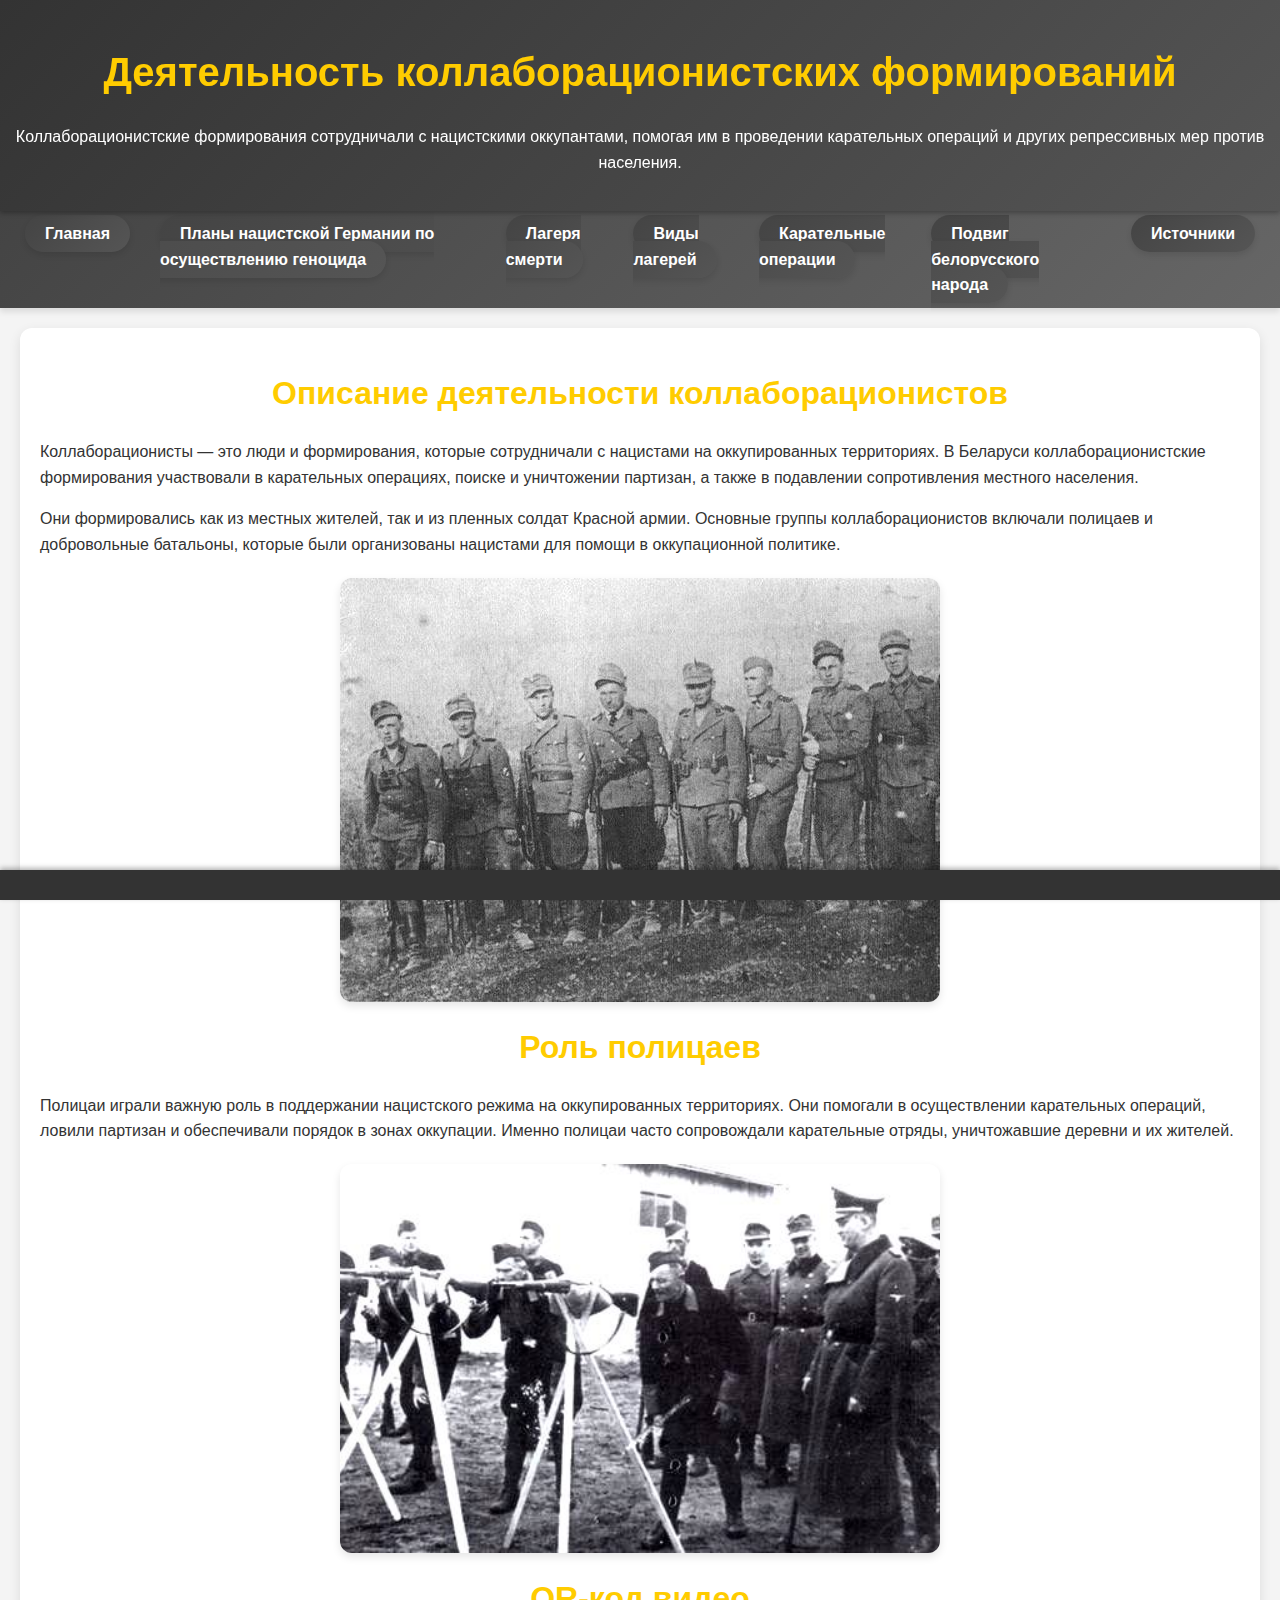
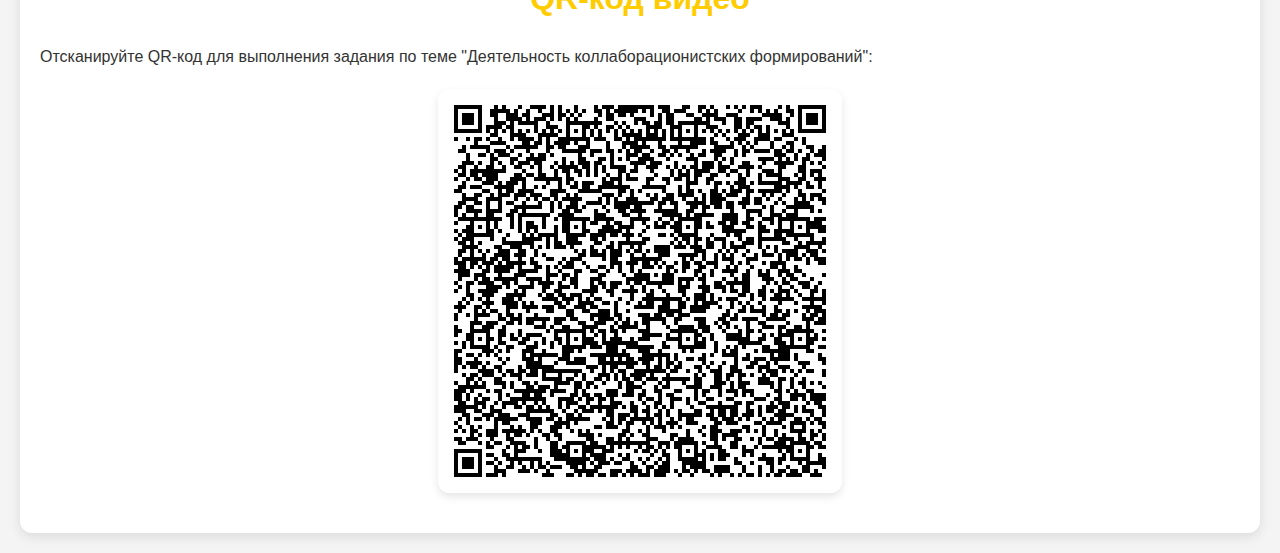
==== collaboration.html @ e2c4ace9 "Add files via upload" ====
<!DOCTYPE html>
<html lang="ru">
<head>
    <meta charset="UTF-8">
    <meta name="viewport" content="width=device-width, initial-scale=1.0">
    <title>Деятельность коллаборационистских формирований</title>
    <link rel="stylesheet" href="styles.css">
</head>
<body>
    <header>
        <h1>Деятельность коллаборационистских формирований</h1>
        <p>Коллаборационистские формирования сотрудничали с нацистскими оккупантами, помогая им в проведении карательных операций и других репрессивных мер против населения.</p>
    </header>

    <nav>
        <ul>
            <li><a href="index.html">Главная</a></li>
            <li><a href="plans.html">Планы нацистской Германии по осуществлению геноцида</a></li>
            <li><a href="death_camps.html">Лагеря смерти</a></li>
            <li><a href="types_of_camps.html">Виды лагерей</a></li>
            <li><a href="punitive_operations.html">Карательные операции</a></li>
            <li><a href="heroism.html">Подвиг белорусского народа</a></li>
            <li><a href="sources.html">Источники</a></li>
        </ul>
    </nav>

    <section>
        <h2>Описание деятельности коллаборационистов</h2>
        <p>Коллаборационисты — это люди и формирования, которые сотрудничали с нацистами на оккупированных территориях. В Беларуси коллаборационистские формирования участвовали в карательных операциях, поиске и уничтожении партизан, а также в подавлении сопротивления местного населения.</p>
        <p>Они формировались как из местных жителей, так и из пленных солдат Красной армии. Основные группы коллаборационистов включали полицаев и добровольные батальоны, которые были организованы нацистами для помощи в оккупационной политике.</p>

        <!-- Место для фото коллаборационистских формирований -->
        <img src="img/коллаб.jpg" alt="Коллаборационистские формирования" width="600">

        <h2>Роль полицаев</h2>
        <p>Полицаи играли важную роль в поддержании нацистского режима на оккупированных территориях. Они помогали в осуществлении карательных операций, ловили партизан и обеспечивали порядок в зонах оккупации. Именно полицаи часто сопровождали карательные отряды, уничтожавшие деревни и их жителей.</p>

        <!-- Место для фото полицаев -->
        <img src="img/полиц.jpg" alt="Полицаи" width="600">

        
        <h2>QR-код видео</h2>
        <div>
            <p>Отсканируйте QR-код для выполнения задания по теме "Деятельность коллаборационистских формирований":</p>
            <img src="img/лекцр.gif" alt="QR код задания">
        </div>
    </section>

    <footer>
        
    </footer>
    <script>
        // Получаем кнопку переключения темы
        const themeToggleBtn = document.getElementById('themeToggleBtn');
    
        // Проверка сохраненной темы в localStorage
        if (localStorage.getItem('theme') === 'dark') {
            document.body.classList.add('dark-theme');
            themeToggleBtn.textContent = 'Светлая тема';
        } else {
            themeToggleBtn.textContent = 'Темная тема';
        }
    
        // Обработчик нажатия на кнопку
        themeToggleBtn.addEventListener('click', function() {
            document.body.classList.toggle('dark-theme');
    
            // Смена текста на кнопке
            if (document.body.classList.contains('dark-theme')) {
                themeToggleBtn.textContent = 'Светлая тема';
                localStorage.setItem('theme', 'dark'); // Сохраняем тему
            } else {
                themeToggleBtn.textContent = 'Темная тема';
                localStorage.setItem('theme', 'light'); // Сохраняем тему
            }
        });
    </script>
    
</body>
</html>
---- styles.css ----
/* Основные стили */
body {
    font-family: 'Roboto', sans-serif;
    margin: 0;
    padding: 0;
    background-color: #f4f4f4;
    color: #333;
    line-height: 1.6;
    transition: all 0.3s ease;
}

/* Стили для заголовков */
h1, h2 {
    text-align: center;
    margin: 20px 0;
    color: #ffcc00;
    transition: color 0.3s ease;
}

h1 {
    font-size: 2.5em;
    font-weight: bold;
}

h2 {
    font-size: 2em;
    font-weight: bold;
}

h1:hover, h2:hover {
    color: #ff9900;
}

/* Стили для header */
header {
    background: linear-gradient(135deg, #333, #555);
    color: #fff;
    text-align: center;
    padding: 20px 0;
    box-shadow: 0 2px 5px rgba(0, 0, 0, 0.3);
    position: sticky;
    top: 0;
    z-index: 1000;
}

/* Навигация */
nav {
    background: linear-gradient(135deg, #444, #666);
    padding: 10px;
    box-shadow: 0 4px 6px rgba(0, 0, 0, 0.1);
}

nav ul {
    list-style: none;
    padding: 0;
    display: flex;
    justify-content: center;
    margin: 0;
}

nav ul li {
    margin: 0 15px;
}

nav ul li a {
    color: #fff;
    text-decoration: none;
    font-weight: bold;
    padding: 10px 20px;
    border-radius: 30px;
    background: linear-gradient(135deg, #444, #555);
    box-shadow: 0 3px 6px rgba(0, 0, 0, 0.1);
    transition: all 0.3s ease;
}

nav ul li a:hover {
    color: #ffcc00;
    background-color: #555;
    text-decoration: none;
    transform: translateY(-5px);
    box-shadow: 0 8px 16px rgba(0, 0, 0, 0.2);
}

/* Основное содержимое */
section {
    padding: 20px;
    margin: 20px;
    background-color: #fff;
    box-shadow: 0 4px 12px rgba(0, 0, 0, 0.1);
    border-radius: 12px;
    transition: all 0.3s ease;
}

section:hover {
    transform: scale(1.02);
}

/* Изображения */
img {
    display: block;
    margin: 20px auto;
    max-width: 100%;
    height: auto;
    border-radius: 12px;
    box-shadow: 0 4px 8px rgba(0, 0, 0, 0.1);
    transition: transform 0.3s ease;
}

img:hover {
    transform: scale(1.05);
}

/* Кнопки (если есть на странице) */
button {
    display: inline-block;
    padding: 10px 20px;
    font-size: 16px;
    font-weight: bold;
    color: #fff;
    background: linear-gradient(135deg, #ffcc00, #ff9900);
    border: none;
    border-radius: 25px;
    box-shadow: 0 4px 8px rgba(0, 0, 0, 0.2);
    cursor: pointer;
    transition: all 0.3s ease;
}

button:hover {
    background: linear-gradient(135deg, #ff9900, #ff7700);
    transform: translateY(-5px);
    box-shadow: 0 8px 16px rgba(0, 0, 0, 0.3);
}

/* Стили для footer */
footer {
    background-color: #333;
    color: #fff;
    text-align: center;
    padding: 15px 0;
    position: fixed;
    width: 100%;
    bottom: 0;
    box-shadow: 0 -2px 5px rgba(0, 0, 0, 0.3);
    font-size: 0.9em;
}

footer a {
    color: #ffcc00;
    text-decoration: none;
}

footer a:hover {
    color: #ff9900;
    text-decoration: underline;
}

/* Темная тема */
body.dark-theme {
    background-color: #222;
    color: #ddd;
}

body.dark-theme header {
    background: linear-gradient(135deg, #111, #222);
}

body.dark-theme nav {
    background: linear-gradient(135deg, #333, #444);
}

body.dark-theme footer {
    background-color: #111;
    color: #ddd;
}

body.dark-theme h1, body.dark-theme h2 {
    color: #ffcc00;
}

/* Кнопка для прокрутки вверх */
#scrollTopBtn {
    position: fixed;
    bottom: 20px;
    right: 20px;
    display: none;
    background-color: #ffcc00;
    color: #333;
    border: none;
    border-radius: 50px;
    padding: 15px;
    cursor: pointer;
    box-shadow: 0 4px 8px rgba(0, 0, 0, 0.2);
    transition: all 0.3s ease;
}

#scrollTopBtn:hover {
    background-color: #ff9900;
    transform: translateY(-5px);
    box-shadow: 0 8px 16px rgba(0, 0, 0, 0.3);
}

/* Плавная смена стилей для блоков */
#extra-info {
    display: none;
    transition: all 0.3s ease;
}

body.dark-theme #extra-info {
    background-color: #333;
    color: #ddd;
}

/* Мобильные стили */
@media (max-width: 768px) {
    nav ul {
        flex-direction: column;
    }

    nav ul li {
        margin: 10px 0;
    }

    section {
        margin: 10px;
        padding: 15px;
    }

    button {
        width: 100%;
        padding: 12px;
    }
}
/* Темная тема */
.dark-theme {
    background-color: #333;
    color: #fff;
}

.dark-theme nav {
    background: linear-gradient(135deg, #222, #444);
}

.dark-theme header {
    background: linear-gradient(135deg, #222, #444);
}

.dark-theme footer {
    background-color: #222;
}

.dark-theme section {
    background-color: #444;
    color: #fff;
}

.dark-theme img {
    box-shadow: 0 4px 8px rgba(255, 255, 255, 0.1); /* Белая тень */
}

.dark-theme nav ul li a {
    background: linear-gradient(135deg, #333, #444);
    color: #ffcc00;
}

.dark-theme nav ul li a:hover {
    background-color: #555;
    color: #ffcc00;
}

#themeToggleBtn {
    position: fixed;    /* Фиксированное позиционирование */
    top: 20px;          /* Отступ от верхнего края */
    left: 20px;         /* Отступ от левого края */
    padding: 10px 20px; /* Размер кнопки */
    font-size: 16px;
    font-weight: bold;
    color: #fff;
    background: linear-gradient(135deg, #ffcc00, #ff9900);
    border: none;
    border-radius: 25px;
    box-shadow: 0 4px 8px rgba(0, 0, 0, 0.2);
    cursor: pointer;
    z-index: 1000;      /* Устанавливаем z-index, чтобы кнопка была выше других элементов */
    transition: all 0.3s ease;
}

#themeToggleBtn:hover {
    background: linear-gradient(135deg, #ff9900, #ff7700);
    transform: translateY(-5px); /* Плавное поднимание кнопки */
    box-shadow: 0 8px 16px rgba(0, 0, 0, 0.3);
}
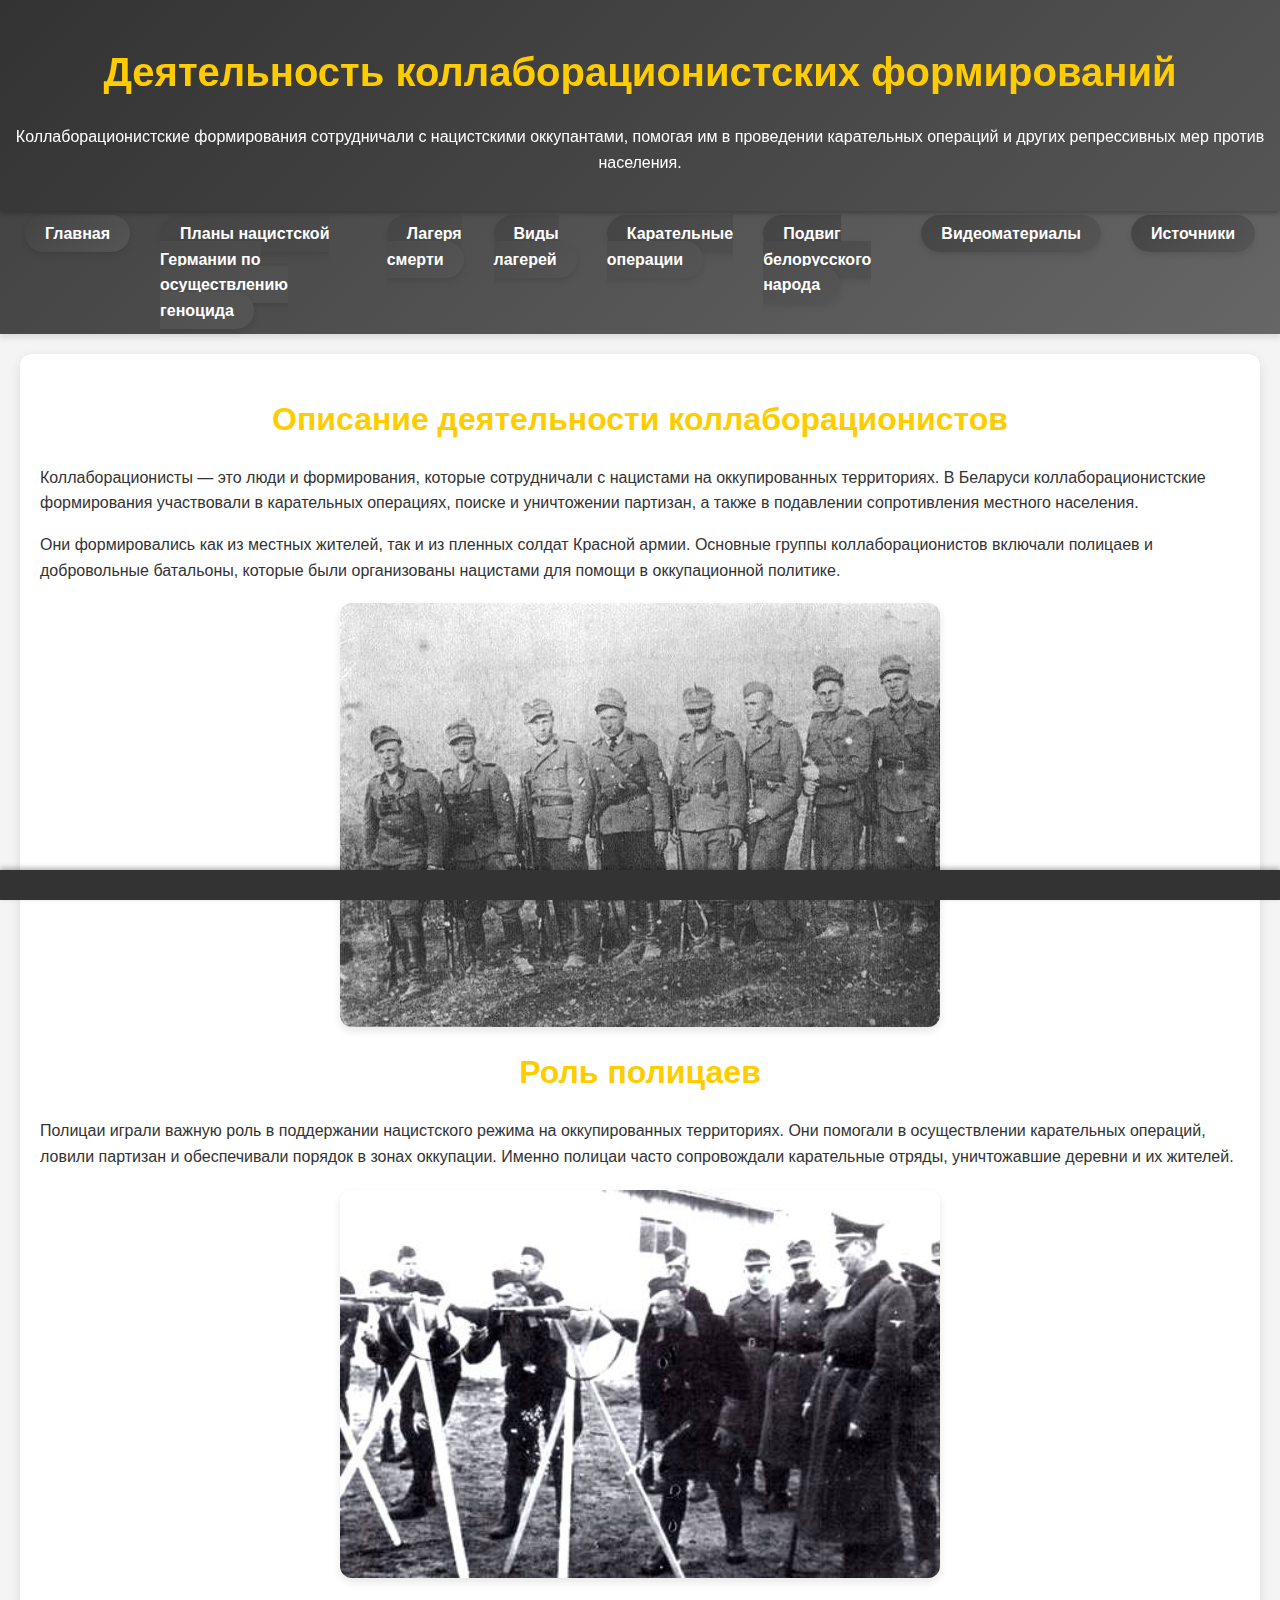
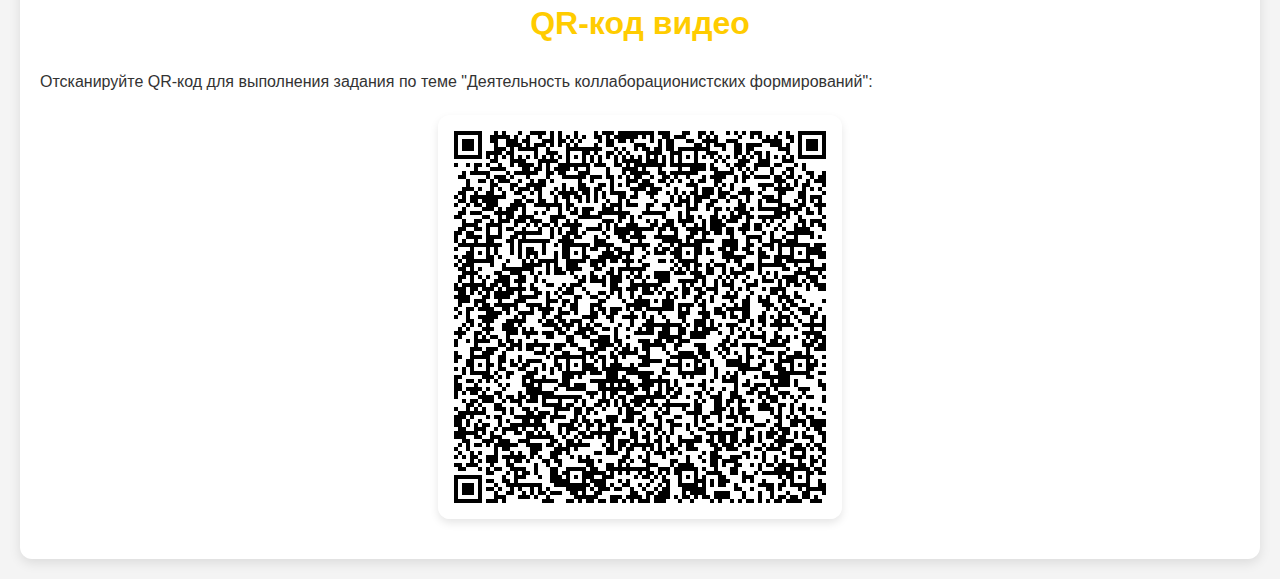
==== commit 134bb9b7: "вид" ====
--- a/collaboration.html
+++ b/collaboration.html
@@ -20,6 +20,7 @@
             <li><a href="types_of_camps.html">Виды лагерей</a></li>
             <li><a href="punitive_operations.html">Карательные операции</a></li>
             <li><a href="heroism.html">Подвиг белорусского народа</a></li>
+            <li><a href="video.html">Видеоматериалы</a></li>
             <li><a href="sources.html">Источники</a></li>
         </ul>
     </nav>
